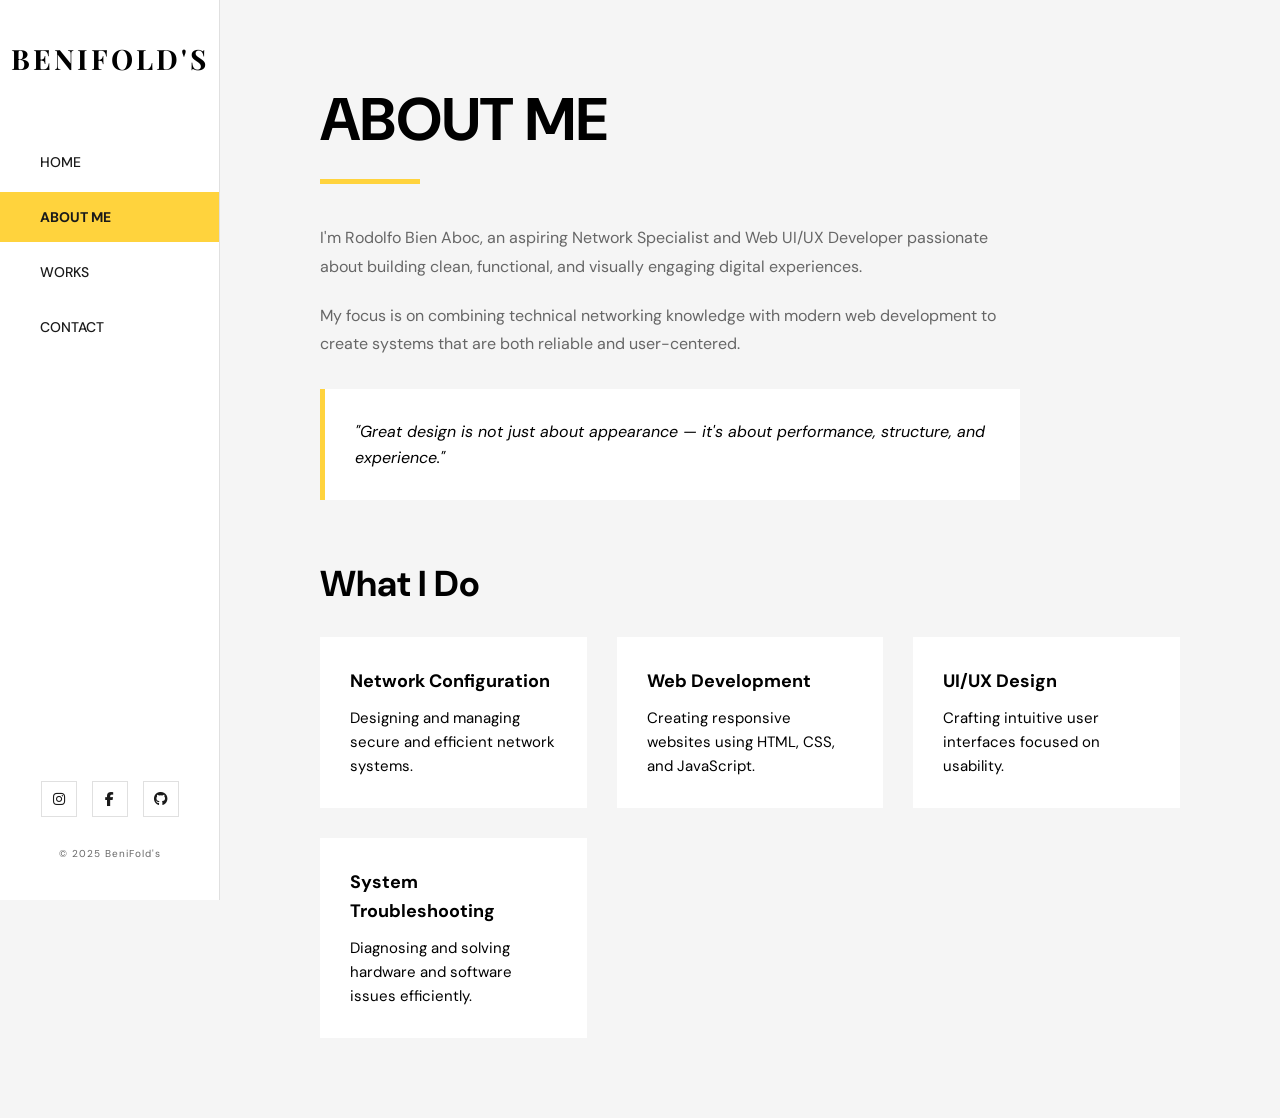
==== About.html @ 424a0c87 "Add files via upload" ====
<!DOCTYPE html>
<html lang="en">
<head>
<meta charset="UTF-8">
<meta name="viewport" content="width=device-width, initial-scale=1.0">
<title>About Me - Beni's Portfolio</title>
<link rel="stylesheet" href="https://cdnjs.cloudflare.com/ajax/libs/font-awesome/6.5.0/css/all.min.css">

<style>
@import url('https://fonts.googleapis.com/css2?family=DM+Sans:wght@400;500;700&family=Playfair+Display:wght@700;900&display=swap');

*{
    margin:0;
    padding:0;
    box-sizing:border-box;
}

:root{
    --primary-yellow:#FFD33D;
    --dark:#1a1a1a;
    --light-gray:#f5f5f5;
    --text-gray:#666;
    --border:#e0e0e0;
}

body{
    font-family:'DM Sans',sans-serif;
    background:var(--light-gray);
}

/* Layout */
.container{
    display:flex;
    min-height:100vh;
}

/* Sidebar */
.sidebar{
    width:220px;
    background:white;
    padding:40px 0;
    position:fixed;
    height:100vh;
    border-right:1px solid var(--border);
    display:flex;
    flex-direction:column;
}

.logo{
    font-family:'Playfair Display',serif;
    font-size:28px;
    font-weight:700;
    letter-spacing:3px;
    text-align:center;
    margin-bottom:60px;
    text-transform:uppercase;
}

.nav-menu{
    list-style:none;
    flex:1;
}

.nav-item{
    margin-bottom:5px;
}

.nav-item a{
    display:block;
    padding:16px 40px;
    text-decoration:none;
    color:var(--dark);
    font-size:14px;
    font-weight:500;
    text-transform:uppercase;
    transition:0.3s;
}

.nav-item.active a{
    background:var(--primary-yellow);
    font-weight:700;
}

.nav-item a:hover{
    background:rgba(255,211,61,0.3);
    padding-left:45px;
}

.social-links {
    display: flex;
    justify-content: center;
    gap: 15px;
    margin-top: auto;
    padding: 30px 0;
}

.social-links a {
    width: 36px;
    height: 36px;
    border: 1px solid var(--border);
    display: flex;
    align-items: center;
    justify-content: center;
    text-decoration: none;
    color: var(--dark);
    transition: all 0.3s ease;
    font-size: 14px;
}

.social-links a:hover {
    background: var(--primary-yellow);
    border-color: var(--primary-yellow);
    transform: translateY(-3px);
}

.copyright {
    text-align: center;
    font-size: 10px;
    color: var(--text-gray);
    letter-spacing: 1px;
}

/* Main */
.main-content{
    margin-left:220px;
    flex:1;
    padding:80px 100px;
    transition:0.3s ease;
}

.about-title{
    font-size:60px;
    font-weight:700;
    margin-bottom:20px;
}

.title-divider{
    width:100px;
    height:5px;
    background:var(--primary-yellow);
    margin-bottom:40px;
}

.about-text{
    max-width:700px;
    margin-bottom:60px;
}

.about-text p{
    margin-bottom:20px;
    line-height:1.8;
    color:var(--text-gray);
    font-size:16px;
}

.highlight-box{
    background:white;
    padding:30px;
    border-left:5px solid var(--primary-yellow);
    margin-top:30px;
    font-style:italic;
    font-size:16px;
    line-height:1.6;
}

/* Skills */
#skills h2{
    font-size:36px;
    margin-bottom:30px;
    font-weight:700;
}

.skills-grid{
    display:grid;
    grid-template-columns:repeat(auto-fit,minmax(250px,1fr));
    gap:30px;
}

.skill-card{
    background:white;
    padding:30px;
    transition:0.3s;
    font-size:15px;
    line-height:1.6;
}

.skill-card:hover{
    transform:translateY(-5px);
    box-shadow:0 10px 20px rgba(0,0,0,0.1);
}

.skill-name{
    font-weight:700;
    margin-bottom:10px;
    font-size:18px;
}

/* ================= TABLET (768px) ================= */

@media(max-width:768px){

    .container{
        flex-direction:column;
    }

    .sidebar{
        width:100%;
        height:auto;
        position:relative;
        padding:25px 0;
        border-right:none;
        border-bottom:1px solid var(--border);
    }

    .logo{
        font-size:24px;
        margin-bottom:25px;
        letter-spacing:2px;
    }

    .nav-menu{
        display:flex;
        justify-content:center;
        flex-wrap:wrap;
        gap:5px;
    }

    .nav-item{
        margin:0;
    }

    .nav-item a{
        padding:12px 20px;
        font-size:13px;
    }

    .nav-item a:hover{
        padding-left:20px;
    }

    .social-links{
        padding:20px 0 15px;
        gap:12px;
    }

    .social-links a{
        width:34px;
        height:34px;
        font-size:13px;
    }

    .copyright{
        font-size:9px;
    }

    .main-content{
        margin-left:0;
        padding:50px 40px;
    }

    .about-title{
        font-size:48px;
    }

    .title-divider{
        width:80px;
        height:4px;
        margin-bottom:30px;
    }

    .about-text{
        max-width:100%;
        margin-bottom:50px;
    }

    .about-text p{
        font-size:15px;
        line-height:1.7;
    }

    .highlight-box{
        padding:25px;
        font-size:15px;
        margin-top:25px;
    }

    #skills h2{
        font-size:32px;
        margin-bottom:25px;
    }

    .skills-grid{
        grid-template-columns:repeat(auto-fit,minmax(220px,1fr));
        gap:25px;
    }

    .skill-card{
        padding:25px;
    }

    .skill-name{
        font-size:17px;
    }
}

/* ================= MOBILE (480px) ================= */

@media(max-width:480px){

    .sidebar{
        padding:20px 0;
    }

    .logo{
        font-size:20px;
        margin-bottom:20px;
        letter-spacing:1.5px;
    }

    .nav-menu{
        gap:3px;
    }

    .nav-item a{
        padding:10px 15px;
        font-size:11px;
        letter-spacing:0.5px;
    }

    .social-links{
        padding:15px 0 12px;
        gap:10px;
    }

    .social-links a{
        width:32px;
        height:32px;
        font-size:12px;
    }

    .copyright{
        font-size:8px;
        padding:0 10px;
    }

    .main-content{
        padding:35px 20px;
    }

    .about-title{
        font-size:36px;
        margin-bottom:15px;
    }

    .title-divider{
        width:60px;
        height:4px;
        margin-bottom:25px;
    }

    .about-text{
        margin-bottom:40px;
    }

    .about-text p{
        font-size:14px;
        line-height:1.6;
        margin-bottom:15px;
    }

    .highlight-box{
        padding:20px;
        font-size:14px;
        margin-top:20px;
        border-left-width:4px;
    }

    #skills h2{
        font-size:28px;
        margin-bottom:20px;
    }

    .skills-grid{
        grid-template-columns:1fr;
        gap:20px;
    }

    .skill-card{
        padding:20px;
        font-size:14px;
    }

    .skill-name{
        font-size:16px;
        margin-bottom:8px;
    }
}

/* ================= EXTRA SMALL PHONES (360px and below) ================= */

@media(max-width:360px){

    .logo{
        font-size:18px;
    }

    .nav-item a{
        padding:8px 12px;
        font-size:10px;
    }

    .main-content{
        padding:30px 15px;
    }

    .about-title{
        font-size:32px;
    }

    .title-divider{
        width:50px;
    }

    .about-text p{
        font-size:13px;
    }

    .highlight-box{
        padding:18px;
        font-size:13px;
    }

    #skills h2{
        font-size:24px;
    }

    .skill-card{
        padding:18px;
    }
}
</style>
</head>

<body>

<div class="container">

<!-- Sidebar -->
<aside class="sidebar">
    <div class="logo">BeniFold's</div>

    <ul class="nav-menu">
        <li class="nav-item">
            <a href="index.html">Home</a>
        </li>
        <li class="nav-item active">
            <a href="about.html">About Me</a>
        </li>
        <li class="nav-item">
            <a href="works.html">Works</a>
        </li>
        <li class="nav-item">
            <a href="contact.html">Contact</a>
        </li>
    </ul>

    <div class="social-links">
        <a href="https://instagram.com/yourusername" 
           target="_blank" 
           rel="noopener noreferrer" 
           aria-label="Instagram">
            <i class="fab fa-instagram"></i>
        </a>

        <a href="https://www.facebook.com/rodolfo.aboc/" 
           target="_blank" 
           rel="noopener noreferrer" 
           aria-label="Facebook">
            <i class="fab fa-facebook-f"></i>
        </a>

        <a href="https://github.com/rienicluss" 
           target="_blank" 
           rel="noopener noreferrer" 
           aria-label="GitHub">
            <i class="fab fa-github"></i>
        </a>
    </div>
    
    <div class="copyright">
        © 2025 BeniFold's
    </div>
</aside>

<!-- Main Content -->
<main class="main-content">

    <h1 class="about-title">ABOUT ME</h1>
    <div class="title-divider"></div>

    <div class="about-text">
        <p>
            I'm Rodolfo Bien Aboc, an aspiring Network Specialist and Web UI/UX Developer passionate about building clean, functional, and visually engaging digital experiences.
        </p>

        <p>
            My focus is on combining technical networking knowledge with modern web development to create systems that are both reliable and user-centered.
        </p>

        <div class="highlight-box">
            "Great design is not just about appearance — it's about performance, structure, and experience."
        </div>
    </div>

    <section id="skills">
        <h2>What I Do</h2>

        <div class="skills-grid">
            <div class="skill-card">
                <div class="skill-name">Network Configuration</div>
                Designing and managing secure and efficient network systems.
            </div>

            <div class="skill-card">
                <div class="skill-name">Web Development</div>
                Creating responsive websites using HTML, CSS, and JavaScript.
            </div>

            <div class="skill-card">
                <div class="skill-name">UI/UX Design</div>
                Crafting intuitive user interfaces focused on usability.
            </div>

            <div class="skill-card">
                <div class="skill-name">System Troubleshooting</div>
                Diagnosing and solving hardware and software issues efficiently.
            </div>
        </div>
    </section>

</main>
</div>

<script>
// Allow real page navigation
document.querySelectorAll('.nav-item a').forEach(link=>{
    link.addEventListener('click',function(e){
        const href=this.getAttribute('href');

        if(href.startsWith("#")){
            e.preventDefault();

            document.querySelectorAll('.nav-item')
            .forEach(item=>item.classList.remove('active'));

            this.parentElement.classList.add('active');

            document.querySelector('.main-content')
            .style.opacity='0';

            setTimeout(()=>{
                document.querySelector('.main-content')
                .style.opacity='1';
            },300);
        }
    });
});
</script>

</body>
</html>
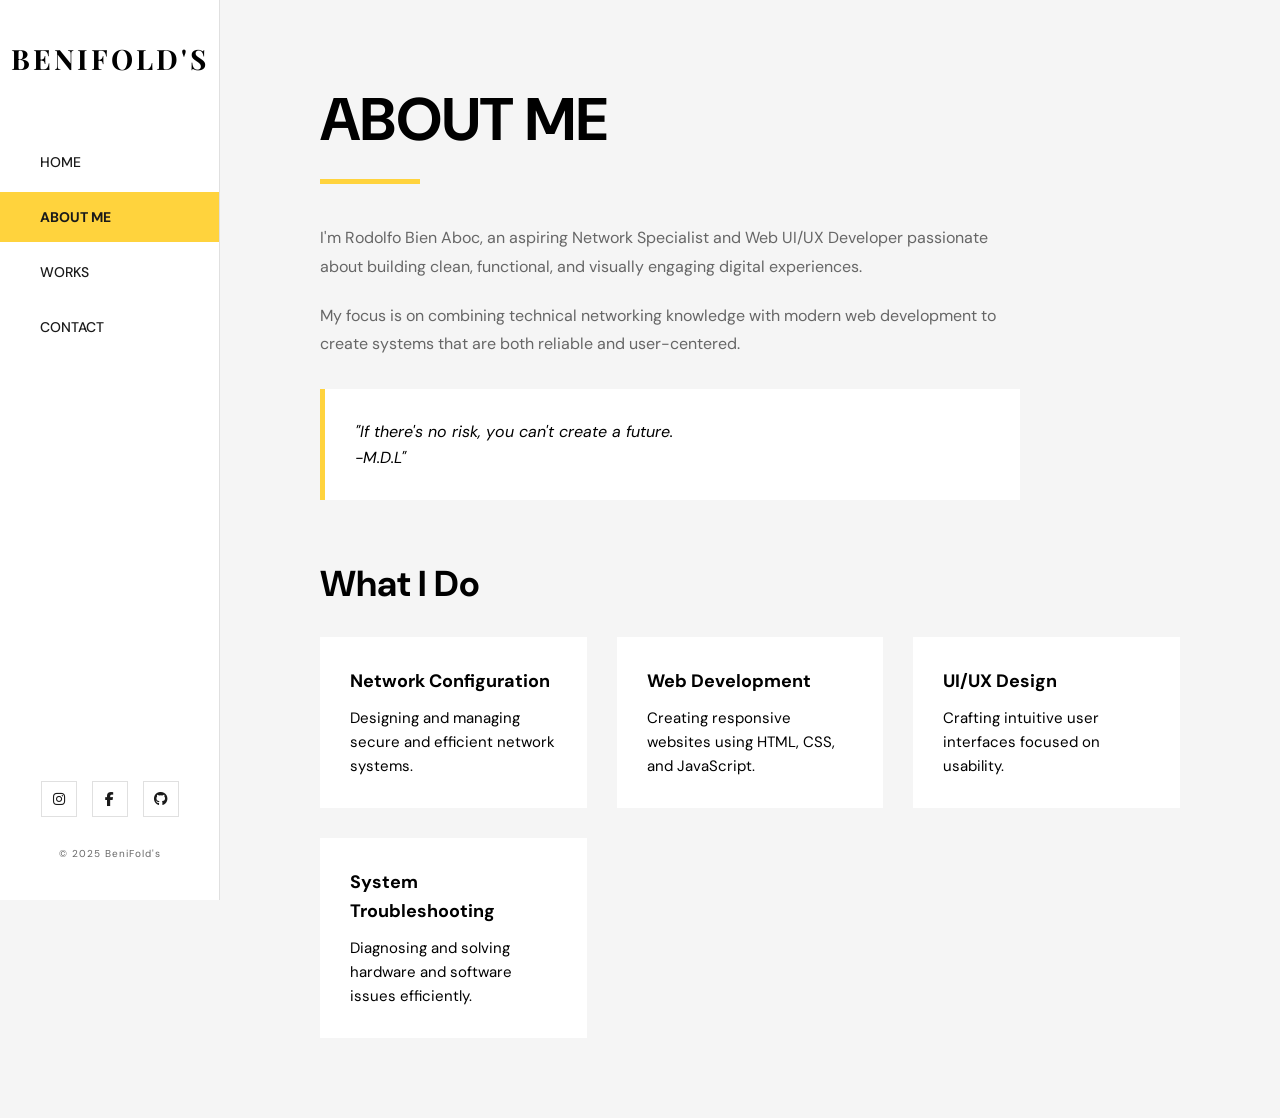
==== commit 55ad39e0: "Update quote in About.html" ====
--- a/About.html
+++ b/About.html
@@ -508,7 +508,7 @@
         </p>
 
         <div class="highlight-box">
-            "Great design is not just about appearance — it's about performance, structure, and experience."
+            "If there's no risk, you can't create a future.<br>-M.D.L"
         </div>
     </div>
 
@@ -568,4 +568,4 @@
 </script>
 
 </body>
-</html>+</html>
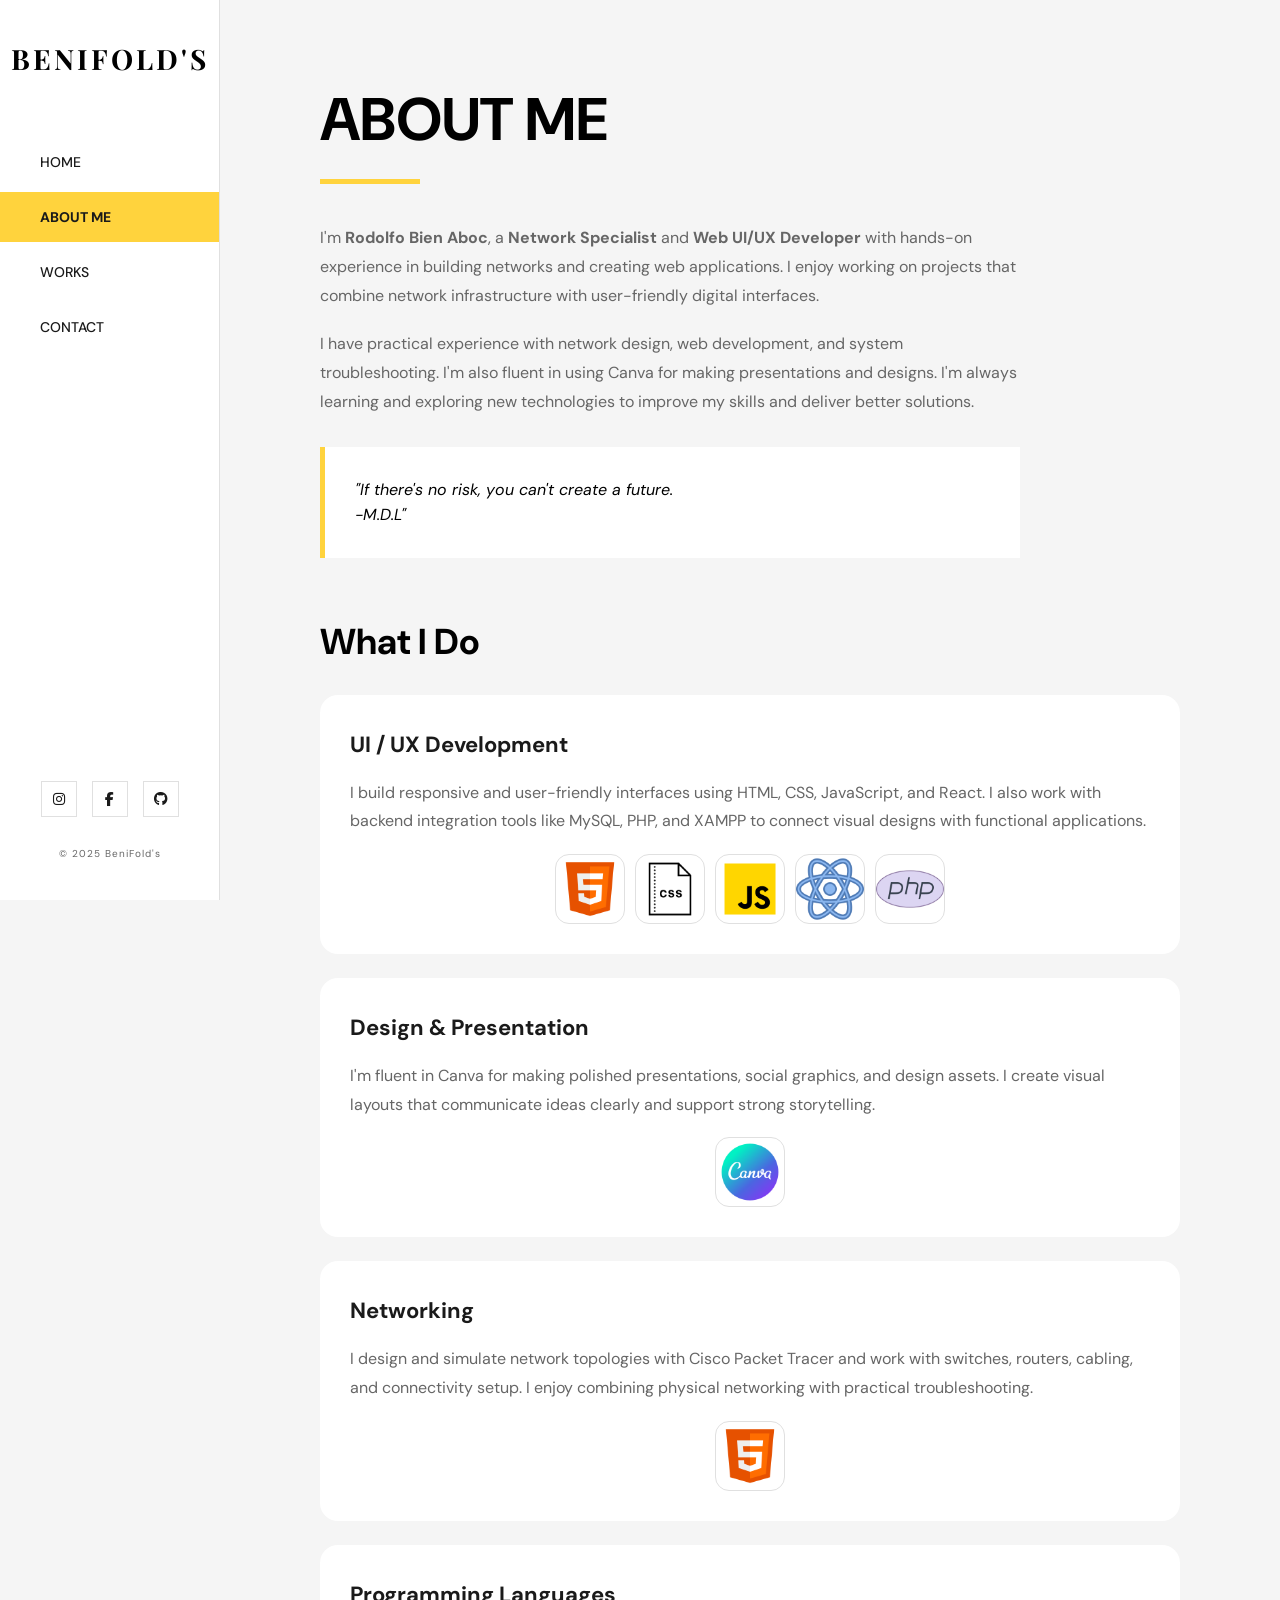
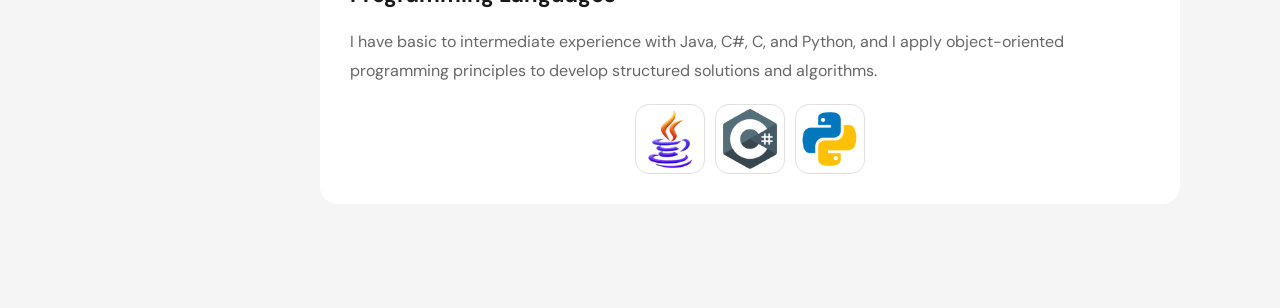
==== commit 03f88aaf: "comit changes" ====
--- a/About.html
+++ b/About.html
@@ -3,7 +3,8 @@
 <head>
 <meta charset="UTF-8">
 <meta name="viewport" content="width=device-width, initial-scale=1.0">
-<title>About Me - Beni's Portfolio</title>
+<title>Beni's Portfolio</title>
+<link rel="icon" href="myLogo.png" type="image/jpeg">
 <link rel="stylesheet" href="https://cdnjs.cloudflare.com/ajax/libs/font-awesome/6.5.0/css/all.min.css">
 
 <style>
@@ -25,16 +26,44 @@
 
 body{
     font-family:'DM Sans',sans-serif;
-    background:var(--light-gray);
-}
+    background:var(--light-gray);    opacity:0;
+    transition:opacity 0.7s ease;
+}
+
+body.ready {
+    opacity:1;}
 
 /* Layout */
 .container{
     display:flex;
     min-height:100vh;
-}
-
-/* Sidebar */
+    opacity:0;
+    transform: translateY(18px);
+    animation: fadeInUp 0.9s ease 0.15s forwards;
+}
+
+@keyframes fadeInUp {
+    from {
+        opacity: 0;
+        transform: translateY(30px);
+    }
+    to {
+        opacity: 1;
+        transform: translateY(0);
+    }
+}
+
+@keyframes fadeInRight {
+    from {
+        opacity: 0;
+        transform: translateX(30px);
+    }
+    to {
+        opacity: 1;
+        transform: translateX(0);
+    }
+}
+
 .sidebar{
     width:220px;
     background:white;
@@ -132,6 +161,9 @@
     font-size:60px;
     font-weight:700;
     margin-bottom:20px;
+    opacity:0;
+    transform: translateY(20px);
+    animation: fadeInUp 0.8s ease 0.2s forwards;
 }
 
 .title-divider{
@@ -144,6 +176,9 @@
 .about-text{
     max-width:700px;
     margin-bottom:60px;
+    opacity:0;
+    transform: translateY(20px);
+    animation: fadeInUp 0.8s ease 0.3s forwards;
 }
 
 .about-text p{
@@ -171,28 +206,156 @@
 }
 
 .skills-grid{
-    display:grid;
-    grid-template-columns:repeat(auto-fit,minmax(250px,1fr));
+    display:block;
     gap:30px;
 }
 
-.skill-card{
+.skill-info{
     background:white;
     padding:30px;
+    border-radius:18px;
+    margin-bottom:24px;
+    line-height:1.8;
+    opacity:0;
+    transform: translateY(24px);
+    animation: fadeInUp 0.8s ease forwards;
+}
+
+.skills-grid .skill-info:nth-child(1){
+    animation-delay: 0.25s;
+}
+
+.skills-grid .skill-info:nth-child(2){
+    animation-delay: 0.35s;
+}
+
+.skills-grid .skill-info:nth-child(3){
+    animation-delay: 0.45s;
+}
+
+.skills-grid .skill-info:nth-child(4){
+    animation-delay: 0.55s;
+}
+
+.skill-info h3{
+    font-size:22px;
+    margin-bottom:14px;
+    font-weight:700;
+    color:var(--dark);
+}
+
+.skill-info p{
+    margin:0;
+    color:var(--text-gray);
+    font-size:16px;
+}
+
+.skill-info ul{
+    margin:14px 0 0;
+    padding-left:18px;
+    color:#444;
+}
+
+.skill-info li{
+    margin-bottom:10px;
+}
+
+.icon-bar{
+    display:flex;
+    flex-wrap:wrap;
+    gap:10px;
+    margin-top:18px;
+    justify-content:center;
+}
+
+.icon-item{
+    display:flex;
+    align-items:center;
+    justify-content:center;
+    width:70px;
+    height:70px;
+    border-radius:14px;
+    background:white;
+    border:1px solid var(--border);
+    overflow:hidden;
     transition:0.3s;
-    font-size:15px;
-    line-height:1.6;
-}
-
-.skill-card:hover{
-    transform:translateY(-5px);
-    box-shadow:0 10px 20px rgba(0,0,0,0.1);
-}
-
-.skill-name{
-    font-weight:700;
-    margin-bottom:10px;
-    font-size:18px;
+}
+
+.icon-item:hover{
+    transform:scale(1.05);
+}
+
+.icon-item img{
+    width:100%;
+    height:100%;
+    object-fit:contain;
+}
+
+.icon-item i{
+    line-height:1;
+}
+
+/* HTML */
+.html-logo{
+    background:#E34C26;
+}
+
+/* CSS */
+.css-logo{
+    background:#563D7C;
+}
+
+/* JavaScript */
+.js-logo{
+    background:#F7DF1E;
+    color:#000;
+}
+
+/* React */
+.react-logo{
+    background:#61DAFB;
+    color:#000;
+}
+
+/* MySQL */
+.mysql-logo{
+    background:#00758F;
+}
+
+/* PHP */
+.php-logo{
+    background:#777BB4;
+}
+
+/* Java */
+.java-logo{
+    background:#007396;
+}
+
+/* C# */
+.csharp-logo{
+    background:#239120;
+}
+
+/* Python */
+.python-logo{
+    background:linear-gradient(135deg, #3776AB 0%, #FFD43B 100%);
+    color:#000;
+}
+
+/* Database */
+.database-logo{
+    background:#336791;
+}
+
+/* Cisco */
+.cisco-logo{
+    background:#1BA0D7;
+}
+
+/* Networking */
+.network-logo{
+    background:#FF6B35;
 }
 
 /* ================= TABLET (768px) ================= */
@@ -500,11 +663,11 @@
 
     <div class="about-text">
         <p>
-            I'm Rodolfo Bien Aboc, an aspiring Network Specialist and Web UI/UX Developer passionate about building clean, functional, and visually engaging digital experiences.
+            I'm <strong>Rodolfo Bien Aboc</strong>, a <strong>Network Specialist</strong> and <strong>Web UI/UX Developer</strong> with hands-on experience in building networks and creating web applications. I enjoy working on projects that combine network infrastructure with user-friendly digital interfaces.
         </p>
 
         <p>
-            My focus is on combining technical networking knowledge with modern web development to create systems that are both reliable and user-centered.
+            I have practical experience with network design, web development, and system troubleshooting. I'm also fluent in using Canva for making presentations and designs. I'm always learning and exploring new technologies to improve my skills and deliver better solutions.
         </p>
 
         <div class="highlight-box">
@@ -516,24 +679,42 @@
         <h2>What I Do</h2>
 
         <div class="skills-grid">
-            <div class="skill-card">
-                <div class="skill-name">Network Configuration</div>
-                Designing and managing secure and efficient network systems.
+            <div class="skill-info">
+                <h3>UI / UX Development</h3>
+                <p>I build responsive and user-friendly interfaces using HTML, CSS, JavaScript, and React. I also work with backend integration tools like MySQL, PHP, and XAMPP to connect visual designs with functional applications.</p>
+                <div class="icon-bar">
+                    <span class="icon-item"><img src="Icons/icons8-html-5-100.png" alt="HTML"></span>
+                    <span class="icon-item"><img src="Icons/icons8-css-filetype-100.png" alt="CSS"></span>
+                    <span class="icon-item"><img src="Icons/icons8-javascript-100.png" alt="JavaScript"></span>
+                    <span class="icon-item"><img src="Icons/icons8-react-100.png" alt="React"></span>
+                    <span class="icon-item"><img src="Icons/icons8-php-logo-100.png" alt="PHP"></span>
+                </div>
             </div>
 
-            <div class="skill-card">
-                <div class="skill-name">Web Development</div>
-                Creating responsive websites using HTML, CSS, and JavaScript.
+            <div class="skill-info">
+                <h3>Design & Presentation</h3>
+                <p>I'm fluent in Canva for making polished presentations, social graphics, and design assets. I create visual layouts that communicate ideas clearly and support strong storytelling.</p>
+                <div class="icon-bar">
+                    <span class="icon-item"><img src="Icons/icons8-canva-100.png" alt="Canva"></span>
+                </div>
             </div>
 
-            <div class="skill-card">
-                <div class="skill-name">UI/UX Design</div>
-                Crafting intuitive user interfaces focused on usability.
+            <div class="skill-info">
+                <h3>Networking</h3>
+                <p>I design and simulate network topologies with Cisco Packet Tracer and work with switches, routers, cabling, and connectivity setup. I enjoy combining physical networking with practical troubleshooting.</p>
+                <div class="icon-bar">
+                    <span class="icon-item"><img src="Icons/icons8-html-5-100.png" alt="Networks"></span>
+                </div>
             </div>
 
-            <div class="skill-card">
-                <div class="skill-name">System Troubleshooting</div>
-                Diagnosing and solving hardware and software issues efficiently.
+            <div class="skill-info">
+                <h3>Programming Languages</h3>
+                <p>I have basic to intermediate experience with Java, C#, C, and Python, and I apply object-oriented programming principles to develop structured solutions and algorithms.</p>
+                <div class="icon-bar">
+                    <span class="icon-item"><img src="Icons/icons8-java-100.png" alt="Java"></span>
+                    <span class="icon-item"><img src="Icons/icons8-c-sharp-logo-100.png" alt="C#"></span>
+                    <span class="icon-item"><img src="Icons/icons8-python-100.png" alt="Python"></span>
+                </div>
             </div>
         </div>
     </section>
@@ -542,6 +723,7 @@
 </div>
 
 <script>
+window.addEventListener('DOMContentLoaded', () => document.body.classList.add('ready'));
 // Allow real page navigation
 document.querySelectorAll('.nav-item a').forEach(link=>{
     link.addEventListener('click',function(e){
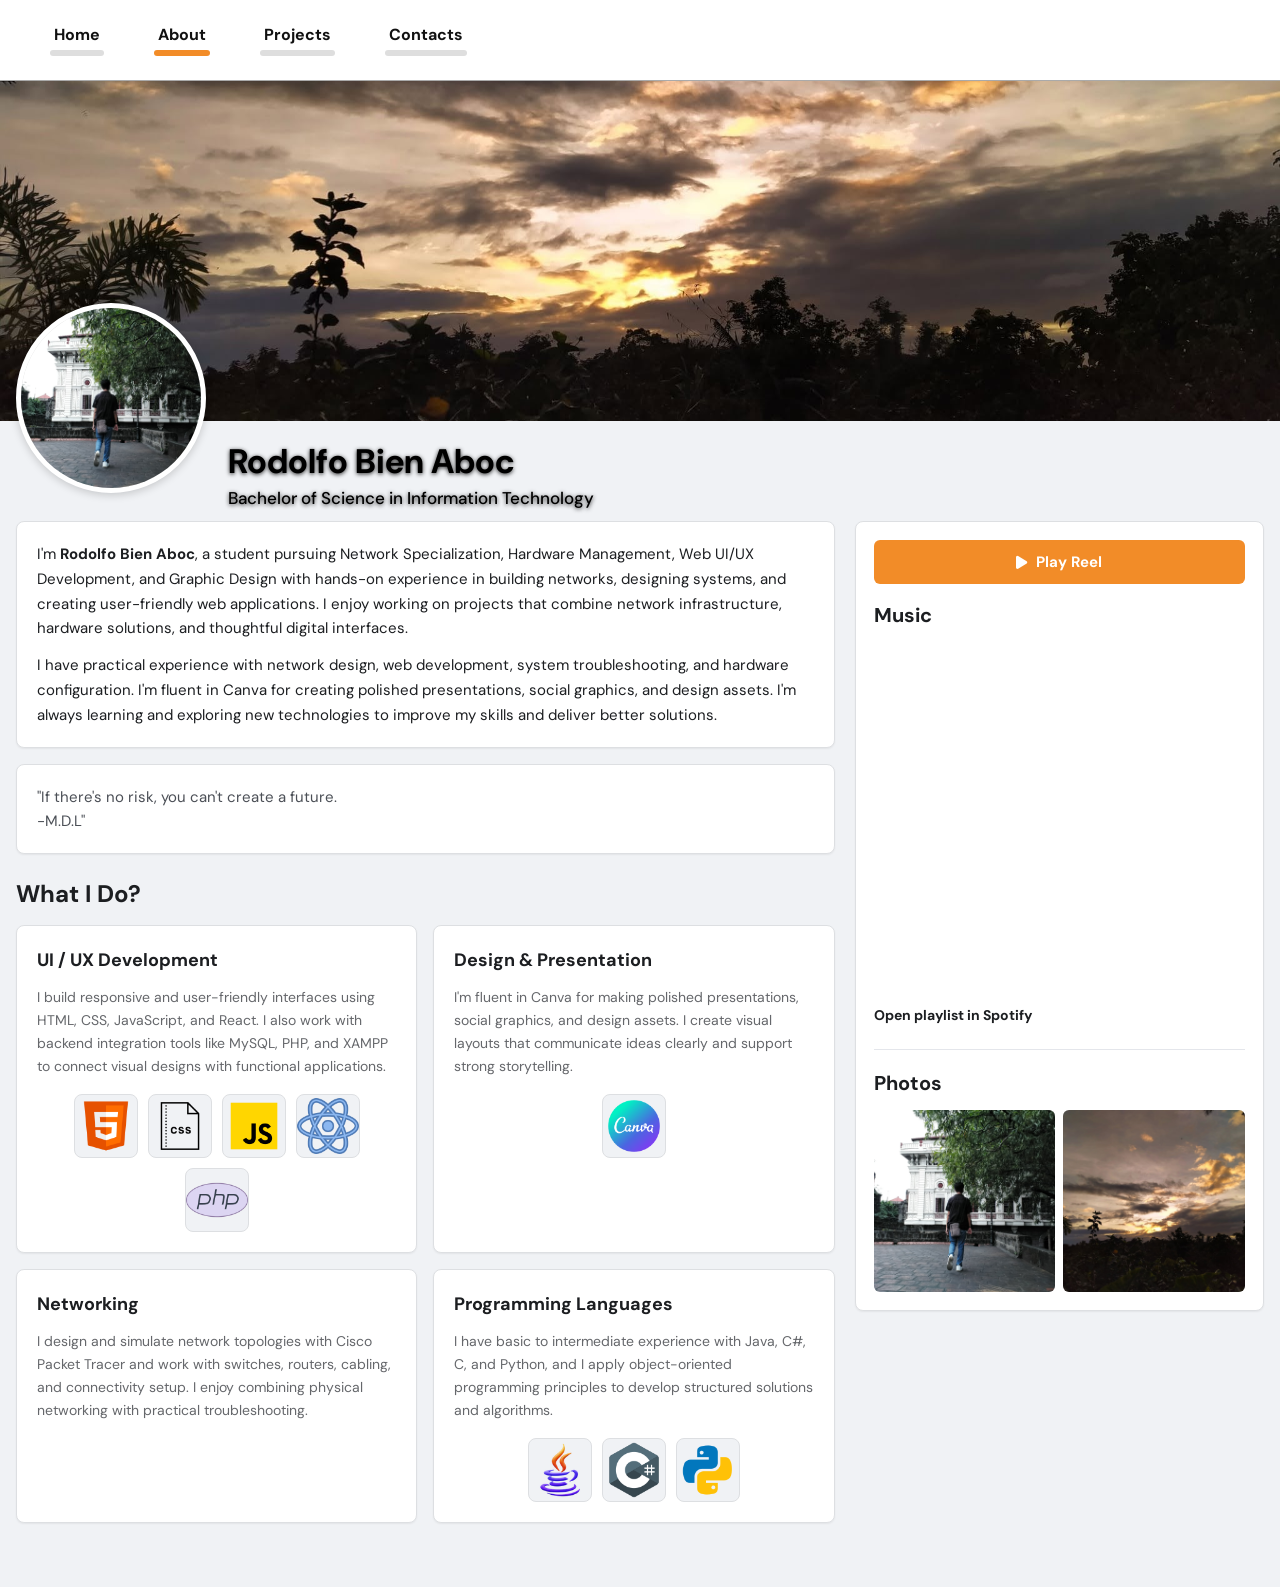
==== commit 3d60e9b5: "eme" ====
--- a/About.html
+++ b/About.html
@@ -6,748 +6,180 @@
 <title>Beni's Portfolio</title>
 <link rel="icon" href="myLogo.png" type="image/jpeg">
 <link rel="stylesheet" href="https://cdnjs.cloudflare.com/ajax/libs/font-awesome/6.5.0/css/all.min.css">
+<link rel="stylesheet" href="css/about.css">
+</head>
+<body>
+<div class="container">
+    <aside class="sidebar">
+        <ul class="nav-menu" aria-label="Main navigation">
+            <li class="nav-item"><a href="index.html">Home</a></li>
+            <li class="nav-item active"><a href="about.html" aria-current="page">About</a></li>
+            <li class="nav-item"><a href="works.html">Projects</a></li>
+            <li class="nav-item"><a href="contact.html">Contacts</a></li>
+        </ul>
+    </aside>
 
-<style>
-@import url('https://fonts.googleapis.com/css2?family=DM+Sans:wght@400;500;700&family=Playfair+Display:wght@700;900&display=swap');
-
-*{
-    margin:0;
-    padding:0;
-    box-sizing:border-box;
-}
-
-:root{
-    --primary-yellow:#FFD33D;
-    --dark:#1a1a1a;
-    --light-gray:#f5f5f5;
-    --text-gray:#666;
-    --border:#e0e0e0;
-}
-
-body{
-    font-family:'DM Sans',sans-serif;
-    background:var(--light-gray);    opacity:0;
-    transition:opacity 0.7s ease;
-}
-
-body.ready {
-    opacity:1;}
-
-/* Layout */
-.container{
-    display:flex;
-    min-height:100vh;
-    opacity:0;
-    transform: translateY(18px);
-    animation: fadeInUp 0.9s ease 0.15s forwards;
-}
-
-@keyframes fadeInUp {
-    from {
-        opacity: 0;
-        transform: translateY(30px);
-    }
-    to {
-        opacity: 1;
-        transform: translateY(0);
-    }
-}
-
-@keyframes fadeInRight {
-    from {
-        opacity: 0;
-        transform: translateX(30px);
-    }
-    to {
-        opacity: 1;
-        transform: translateX(0);
-    }
-}
-
-.sidebar{
-    width:220px;
-    background:white;
-    padding:40px 0;
-    position:fixed;
-    height:100vh;
-    border-right:1px solid var(--border);
-    display:flex;
-    flex-direction:column;
-}
-
-.logo{
-    font-family:'Playfair Display',serif;
-    font-size:28px;
-    font-weight:700;
-    letter-spacing:3px;
-    text-align:center;
-    margin-bottom:60px;
-    text-transform:uppercase;
-}
-
-.nav-menu{
-    list-style:none;
-    flex:1;
-}
-
-.nav-item{
-    margin-bottom:5px;
-}
-
-.nav-item a{
-    display:block;
-    padding:16px 40px;
-    text-decoration:none;
-    color:var(--dark);
-    font-size:14px;
-    font-weight:500;
-    text-transform:uppercase;
-    transition:0.3s;
-}
-
-.nav-item.active a{
-    background:var(--primary-yellow);
-    font-weight:700;
-}
-
-.nav-item a:hover{
-    background:rgba(255,211,61,0.3);
-    padding-left:45px;
-}
-
-.social-links {
-    display: flex;
-    justify-content: center;
-    gap: 15px;
-    margin-top: auto;
-    padding: 30px 0;
-}
-
-.social-links a {
-    width: 36px;
-    height: 36px;
-    border: 1px solid var(--border);
-    display: flex;
-    align-items: center;
-    justify-content: center;
-    text-decoration: none;
-    color: var(--dark);
-    transition: all 0.3s ease;
-    font-size: 14px;
-}
-
-.social-links a:hover {
-    background: var(--primary-yellow);
-    border-color: var(--primary-yellow);
-    transform: translateY(-3px);
-}
-
-.copyright {
-    text-align: center;
-    font-size: 10px;
-    color: var(--text-gray);
-    letter-spacing: 1px;
-}
-
-/* Main */
-.main-content{
-    margin-left:220px;
-    flex:1;
-    padding:80px 100px;
-    transition:0.3s ease;
-}
-
-.about-title{
-    font-size:60px;
-    font-weight:700;
-    margin-bottom:20px;
-    opacity:0;
-    transform: translateY(20px);
-    animation: fadeInUp 0.8s ease 0.2s forwards;
-}
-
-.title-divider{
-    width:100px;
-    height:5px;
-    background:var(--primary-yellow);
-    margin-bottom:40px;
-}
-
-.about-text{
-    max-width:700px;
-    margin-bottom:60px;
-    opacity:0;
-    transform: translateY(20px);
-    animation: fadeInUp 0.8s ease 0.3s forwards;
-}
-
-.about-text p{
-    margin-bottom:20px;
-    line-height:1.8;
-    color:var(--text-gray);
-    font-size:16px;
-}
-
-.highlight-box{
-    background:white;
-    padding:30px;
-    border-left:5px solid var(--primary-yellow);
-    margin-top:30px;
-    font-style:italic;
-    font-size:16px;
-    line-height:1.6;
-}
-
-/* Skills */
-#skills h2{
-    font-size:36px;
-    margin-bottom:30px;
-    font-weight:700;
-}
-
-.skills-grid{
-    display:block;
-    gap:30px;
-}
-
-.skill-info{
-    background:white;
-    padding:30px;
-    border-radius:18px;
-    margin-bottom:24px;
-    line-height:1.8;
-    opacity:0;
-    transform: translateY(24px);
-    animation: fadeInUp 0.8s ease forwards;
-}
-
-.skills-grid .skill-info:nth-child(1){
-    animation-delay: 0.25s;
-}
-
-.skills-grid .skill-info:nth-child(2){
-    animation-delay: 0.35s;
-}
-
-.skills-grid .skill-info:nth-child(3){
-    animation-delay: 0.45s;
-}
-
-.skills-grid .skill-info:nth-child(4){
-    animation-delay: 0.55s;
-}
-
-.skill-info h3{
-    font-size:22px;
-    margin-bottom:14px;
-    font-weight:700;
-    color:var(--dark);
-}
-
-.skill-info p{
-    margin:0;
-    color:var(--text-gray);
-    font-size:16px;
-}
-
-.skill-info ul{
-    margin:14px 0 0;
-    padding-left:18px;
-    color:#444;
-}
-
-.skill-info li{
-    margin-bottom:10px;
-}
-
-.icon-bar{
-    display:flex;
-    flex-wrap:wrap;
-    gap:10px;
-    margin-top:18px;
-    justify-content:center;
-}
-
-.icon-item{
-    display:flex;
-    align-items:center;
-    justify-content:center;
-    width:70px;
-    height:70px;
-    border-radius:14px;
-    background:white;
-    border:1px solid var(--border);
-    overflow:hidden;
-    transition:0.3s;
-}
-
-.icon-item:hover{
-    transform:scale(1.05);
-}
-
-.icon-item img{
-    width:100%;
-    height:100%;
-    object-fit:contain;
-}
-
-.icon-item i{
-    line-height:1;
-}
-
-/* HTML */
-.html-logo{
-    background:#E34C26;
-}
-
-/* CSS */
-.css-logo{
-    background:#563D7C;
-}
-
-/* JavaScript */
-.js-logo{
-    background:#F7DF1E;
-    color:#000;
-}
-
-/* React */
-.react-logo{
-    background:#61DAFB;
-    color:#000;
-}
-
-/* MySQL */
-.mysql-logo{
-    background:#00758F;
-}
-
-/* PHP */
-.php-logo{
-    background:#777BB4;
-}
-
-/* Java */
-.java-logo{
-    background:#007396;
-}
-
-/* C# */
-.csharp-logo{
-    background:#239120;
-}
-
-/* Python */
-.python-logo{
-    background:linear-gradient(135deg, #3776AB 0%, #FFD43B 100%);
-    color:#000;
-}
-
-/* Database */
-.database-logo{
-    background:#336791;
-}
-
-/* Cisco */
-.cisco-logo{
-    background:#1BA0D7;
-}
-
-/* Networking */
-.network-logo{
-    background:#FF6B35;
-}
-
-/* ================= TABLET (768px) ================= */
-
-@media(max-width:768px){
-
-    .container{
-        flex-direction:column;
-    }
-
-    .sidebar{
-        width:100%;
-        height:auto;
-        position:relative;
-        padding:25px 0;
-        border-right:none;
-        border-bottom:1px solid var(--border);
-    }
-
-    .logo{
-        font-size:24px;
-        margin-bottom:25px;
-        letter-spacing:2px;
-    }
-
-    .nav-menu{
-        display:flex;
-        justify-content:center;
-        flex-wrap:wrap;
-        gap:5px;
-    }
-
-    .nav-item{
-        margin:0;
-    }
-
-    .nav-item a{
-        padding:12px 20px;
-        font-size:13px;
-    }
-
-    .nav-item a:hover{
-        padding-left:20px;
-    }
-
-    .social-links{
-        padding:20px 0 15px;
-        gap:12px;
-    }
-
-    .social-links a{
-        width:34px;
-        height:34px;
-        font-size:13px;
-    }
-
-    .copyright{
-        font-size:9px;
-    }
-
-    .main-content{
-        margin-left:0;
-        padding:50px 40px;
-    }
-
-    .about-title{
-        font-size:48px;
-    }
-
-    .title-divider{
-        width:80px;
-        height:4px;
-        margin-bottom:30px;
-    }
-
-    .about-text{
-        max-width:100%;
-        margin-bottom:50px;
-    }
-
-    .about-text p{
-        font-size:15px;
-        line-height:1.7;
-    }
-
-    .highlight-box{
-        padding:25px;
-        font-size:15px;
-        margin-top:25px;
-    }
-
-    #skills h2{
-        font-size:32px;
-        margin-bottom:25px;
-    }
-
-    .skills-grid{
-        grid-template-columns:repeat(auto-fit,minmax(220px,1fr));
-        gap:25px;
-    }
-
-    .skill-card{
-        padding:25px;
-    }
-
-    .skill-name{
-        font-size:17px;
-    }
-}
-
-/* ================= MOBILE (480px) ================= */
-
-@media(max-width:480px){
-
-    .sidebar{
-        padding:20px 0;
-    }
-
-    .logo{
-        font-size:20px;
-        margin-bottom:20px;
-        letter-spacing:1.5px;
-    }
-
-    .nav-menu{
-        gap:3px;
-    }
-
-    .nav-item a{
-        padding:10px 15px;
-        font-size:11px;
-        letter-spacing:0.5px;
-    }
-
-    .social-links{
-        padding:15px 0 12px;
-        gap:10px;
-    }
-
-    .social-links a{
-        width:32px;
-        height:32px;
-        font-size:12px;
-    }
-
-    .copyright{
-        font-size:8px;
-        padding:0 10px;
-    }
-
-    .main-content{
-        padding:35px 20px;
-    }
-
-    .about-title{
-        font-size:36px;
-        margin-bottom:15px;
-    }
-
-    .title-divider{
-        width:60px;
-        height:4px;
-        margin-bottom:25px;
-    }
-
-    .about-text{
-        margin-bottom:40px;
-    }
-
-    .about-text p{
-        font-size:14px;
-        line-height:1.6;
-        margin-bottom:15px;
-    }
-
-    .highlight-box{
-        padding:20px;
-        font-size:14px;
-        margin-top:20px;
-        border-left-width:4px;
-    }
-
-    #skills h2{
-        font-size:28px;
-        margin-bottom:20px;
-    }
-
-    .skills-grid{
-        grid-template-columns:1fr;
-        gap:20px;
-    }
-
-    .skill-card{
-        padding:20px;
-        font-size:14px;
-    }
-
-    .skill-name{
-        font-size:16px;
-        margin-bottom:8px;
-    }
-}
-
-/* ================= EXTRA SMALL PHONES (360px and below) ================= */
-
-@media(max-width:360px){
-
-    .logo{
-        font-size:18px;
-    }
-
-    .nav-item a{
-        padding:8px 12px;
-        font-size:10px;
-    }
-
-    .main-content{
-        padding:30px 15px;
-    }
-
-    .about-title{
-        font-size:32px;
-    }
-
-    .title-divider{
-        width:50px;
-    }
-
-    .about-text p{
-        font-size:13px;
-    }
-
-    .highlight-box{
-        padding:18px;
-        font-size:13px;
-    }
-
-    #skills h2{
-        font-size:24px;
-    }
-
-    .skill-card{
-        padding:18px;
-    }
-}
-</style>
-</head>
-
-<body>
-
-<div class="container">
-
-<!-- Sidebar -->
-<aside class="sidebar">
-    <div class="logo">BeniFold's</div>
-
-    <ul class="nav-menu">
-        <li class="nav-item">
-            <a href="index.html">Home</a>
-        </li>
-        <li class="nav-item active">
-            <a href="about.html">About Me</a>
-        </li>
-        <li class="nav-item">
-            <a href="works.html">Works</a>
-        </li>
-        <li class="nav-item">
-            <a href="contact.html">Contact</a>
-        </li>
-    </ul>
-
-    <div class="social-links">
-        <a href="https://instagram.com/yourusername" 
-           target="_blank" 
-           rel="noopener noreferrer" 
-           aria-label="Instagram">
-            <i class="fab fa-instagram"></i>
-        </a>
-
-        <a href="https://www.facebook.com/rodolfo.aboc/" 
-           target="_blank" 
-           rel="noopener noreferrer" 
-           aria-label="Facebook">
-            <i class="fab fa-facebook-f"></i>
-        </a>
-
-        <a href="https://github.com/rienicluss" 
-           target="_blank" 
-           rel="noopener noreferrer" 
-           aria-label="GitHub">
-            <i class="fab fa-github"></i>
-        </a>
-    </div>
-    
-    <div class="copyright">
-        © 2025 BeniFold's
-    </div>
-</aside>
-
-<!-- Main Content -->
-<main class="main-content">
-
-    <h1 class="about-title">ABOUT ME</h1>
-    <div class="title-divider"></div>
-
-    <div class="about-text">
-        <p>
-            I'm <strong>Rodolfo Bien Aboc</strong>, a <strong>Network Specialist</strong> and <strong>Web UI/UX Developer</strong> with hands-on experience in building networks and creating web applications. I enjoy working on projects that combine network infrastructure with user-friendly digital interfaces.
-        </p>
-
-        <p>
-            I have practical experience with network design, web development, and system troubleshooting. I'm also fluent in using Canva for making presentations and designs. I'm always learning and exploring new technologies to improve my skills and deliver better solutions.
-        </p>
-
-        <div class="highlight-box">
-            "If there's no risk, you can't create a future.<br>-M.D.L"
-        </div>
-    </div>
-
-    <section id="skills">
-        <h2>What I Do</h2>
-
-        <div class="skills-grid">
-            <div class="skill-info">
-                <h3>UI / UX Development</h3>
-                <p>I build responsive and user-friendly interfaces using HTML, CSS, JavaScript, and React. I also work with backend integration tools like MySQL, PHP, and XAMPP to connect visual designs with functional applications.</p>
-                <div class="icon-bar">
-                    <span class="icon-item"><img src="Icons/icons8-html-5-100.png" alt="HTML"></span>
-                    <span class="icon-item"><img src="Icons/icons8-css-filetype-100.png" alt="CSS"></span>
-                    <span class="icon-item"><img src="Icons/icons8-javascript-100.png" alt="JavaScript"></span>
-                    <span class="icon-item"><img src="Icons/icons8-react-100.png" alt="React"></span>
-                    <span class="icon-item"><img src="Icons/icons8-php-logo-100.png" alt="PHP"></span>
+    <main class="main-content">
+        <header class="profile-banner">
+            <div class="profile-card">
+                <div class="profile-photo">
+                    <img src="pfp.jpeg" alt="Rodolfo Bien Aboc">
+                </div>
+                <div class="profile-heading">
+                    <h2>Rodolfo Bien Aboc</h2>
+                    <p>Bachelor of Science in Information Technology</p>
                 </div>
             </div>
+        </header>
 
-            <div class="skill-info">
-                <h3>Design & Presentation</h3>
-                <p>I'm fluent in Canva for making polished presentations, social graphics, and design assets. I create visual layouts that communicate ideas clearly and support strong storytelling.</p>
-                <div class="icon-bar">
-                    <span class="icon-item"><img src="Icons/icons8-canva-100.png" alt="Canva"></span>
+        <div class="about-layout">
+            <div class="about-main-column">
+                <div class="about-content">
+                    <div class="about-text">
+                        <p>
+                            I'm <strong>Rodolfo Bien Aboc</strong>, a student pursuing Network Specialization,
+                            Hardware Management, Web UI/UX Development, and Graphic Design with hands-on
+                            experience in building networks, designing systems, and creating user-friendly
+                            web applications. I enjoy working on projects that combine network infrastructure,
+                            hardware solutions, and thoughtful digital interfaces.
+                        </p>
+                        <p>
+                            I have practical experience with network design, web development, system
+                            troubleshooting, and hardware configuration. I'm fluent in Canva for creating
+                            polished presentations, social graphics, and design assets. I'm always learning
+                            and exploring new technologies to improve my skills and deliver better solutions.
+                        </p>
+                    </div>
+                    <div class="highlight-box">
+                        "If there's no risk, you can't create a future.<br>-M.D.L"
+                    </div>
                 </div>
+
+                <section id="skills">
+                    <h2>What I Do?</h2>
+                    <div class="skills-grid">
+                <div class="skill-info">
+                    <h3>UI / UX Development</h3>
+                    <p>I build responsive and user-friendly interfaces using HTML, CSS, JavaScript, and React. I also work with backend integration tools like MySQL, PHP, and XAMPP to connect visual designs with functional applications.</p>
+                    <div class="icon-bar">
+                        <span class="icon-item"><img src="Icons/icons8-html-5-100.png" alt="HTML"></span>
+                        <span class="icon-item"><img src="Icons/icons8-css-filetype-100.png" alt="CSS"></span>
+                        <span class="icon-item"><img src="Icons/icons8-javascript-100.png" alt="JavaScript"></span>
+                        <span class="icon-item"><img src="Icons/icons8-react-100.png" alt="React"></span>
+                        <span class="icon-item"><img src="Icons/icons8-php-logo-100.png" alt="PHP"></span>
+                    </div>
+                </div>
+
+                <div class="skill-info">
+                    <h3>Design &amp; Presentation</h3>
+                    <p>I'm fluent in Canva for making polished presentations, social graphics, and design assets. I create visual layouts that communicate ideas clearly and support strong storytelling.</p>
+                    <div class="icon-bar">
+                        <span class="icon-item"><img src="Icons/icons8-canva-100.png" alt="Canva"></span>
+                    </div>
+                </div>
+
+                <div class="skill-info">
+                    <h3>Networking</h3>
+                    <p>I design and simulate network topologies with Cisco Packet Tracer and work with switches, routers, cabling, and connectivity setup. I enjoy combining physical networking with practical troubleshooting.</p>
+                    <!--<div class="icon-bar">
+                        <span class="icon-item"><img src="Icons/icons8-html-5-100.png" alt="Networks"></span>
+                    </div> -->
+                </div>
+
+                <div class="skill-info">
+                    <h3>Programming Languages</h3>
+                    <p>I have basic to intermediate experience with Java, C#, C, and Python, and I apply object-oriented programming principles to develop structured solutions and algorithms.</p>
+                    <div class="icon-bar">
+                        <span class="icon-item"><img src="Icons/icons8-java-100.png" alt="Java"></span>
+                        <span class="icon-item"><img src="Icons/icons8-c-sharp-logo-100.png" alt="C#"></span>
+                        <span class="icon-item"><img src="Icons/icons8-python-100.png" alt="Python"></span>
+                    </div>
+                </div>
+                    </div>
+                </section>
             </div>
 
-            <div class="skill-info">
-                <h3>Networking</h3>
-                <p>I design and simulate network topologies with Cisco Packet Tracer and work with switches, routers, cabling, and connectivity setup. I enjoy combining physical networking with practical troubleshooting.</p>
-                <div class="icon-bar">
-                    <span class="icon-item"><img src="Icons/icons8-html-5-100.png" alt="Networks"></span>
-                </div>
-            </div>
+            <aside class="spotify-panel" aria-labelledby="spotify-title">
+                <button class="play-video-button" type="button" aria-haspopup="dialog" aria-controls="video-modal">
+                    <i class="fa-solid fa-play" aria-hidden="true"></i>
+                    Play Reel
+                </button>
+                <h2 id="spotify-title">Music</h2>
+                <iframe
+                    class="spotify-player"
+                    src="https://open.spotify.com/embed/playlist/7u4t4N9aqqfgyNPOmeiplp?utm_source=generator"
+                    title="Spotify playlist player"
+                    allow="autoplay; clipboard-write; encrypted-media; fullscreen; picture-in-picture"
+                    loading="lazy">
+                </iframe>
+                <a class="spotify-link" href="https://open.spotify.com/playlist/7u4t4N9aqqfgyNPOmeiplp" target="_blank" rel="noopener noreferrer">
+                    Open playlist in Spotify
+                </a>
 
-            <div class="skill-info">
-                <h3>Programming Languages</h3>
-                <p>I have basic to intermediate experience with Java, C#, C, and Python, and I apply object-oriented programming principles to develop structured solutions and algorithms.</p>
-                <div class="icon-bar">
-                    <span class="icon-item"><img src="Icons/icons8-java-100.png" alt="Java"></span>
-                    <span class="icon-item"><img src="Icons/icons8-c-sharp-logo-100.png" alt="C#"></span>
-                    <span class="icon-item"><img src="Icons/icons8-python-100.png" alt="Python"></span>
-                </div>
-            </div>
+                <section class="photos-section" aria-labelledby="photos-title">
+                    <h2 id="photos-title">Photos</h2>
+                    <div class="photo-grid">
+                        <a class="photo-tile" href="pfp.jpeg" target="_blank" rel="noopener noreferrer" aria-label="Open profile photo">
+                            <img src="pfp.jpeg" alt="Profile photo">
+                        </a>
+                        <a class="photo-tile" href="Banner.jpg" target="_blank" rel="noopener noreferrer" aria-label="Open sunset cover photo">
+                            <img src="Banner.jpg" alt="Sunset landscape">
+                        </a>
+                    </div>
+                </section>
+            </aside>
         </div>
-    </section>
-
-</main>
+    </main>
 </div>
 
+<dialog class="video-modal" id="video-modal" aria-label="Reel video player">
+    <div class="video-modal-content">
+        <button class="video-modal-close" type="button" aria-label="Close video">×</button>
+        <video class="modal-video" controls playsinline preload="metadata">
+            <source src="bidyo.mp4" type="video/mp4">
+            Your browser does not support HTML video.
+        </video>
+    </div>
+</dialog>
+
 <script>
-window.addEventListener('DOMContentLoaded', () => document.body.classList.add('ready'));
-// Allow real page navigation
-document.querySelectorAll('.nav-item a').forEach(link=>{
-    link.addEventListener('click',function(e){
-        const href=this.getAttribute('href');
+window.addEventListener('DOMContentLoaded', () => {
+    document.body.classList.add('ready');
 
-        if(href.startsWith("#")){
-            e.preventDefault();
+    const playButton = document.querySelector('.play-video-button');
+    const videoModal = document.querySelector('#video-modal');
+    const video = videoModal.querySelector('video');
+    const closeButton = videoModal.querySelector('.video-modal-close');
 
-            document.querySelectorAll('.nav-item')
-            .forEach(item=>item.classList.remove('active'));
+    playButton.addEventListener('click', () => {
+        videoModal.showModal();
+        video.play().then(() => {
+            if (!videoModal.open) {
+                video.pause();
+                video.currentTime = 0;
+            }
+        }).catch(error => {
+            if (error.name === 'AbortError' && !videoModal.open) return;
+            console.error('Unable to play the reel video:', error);
+        });
+    });
 
-            this.parentElement.classList.add('active');
-
-            document.querySelector('.main-content')
-            .style.opacity='0';
-
-            setTimeout(()=>{
-                document.querySelector('.main-content')
-                .style.opacity='1';
-            },300);
+    closeButton.addEventListener('click', () => {
+        video.pause();
+        videoModal.close();
+    });
+    videoModal.addEventListener('click', event => {
+        if (event.target === videoModal) {
+            video.pause();
+            videoModal.close();
         }
+    });
+    videoModal.addEventListener('close', () => {
+        video.pause();
+        video.currentTime = 0;
+        playButton.focus();
     });
 });
 </script>
-
 </body>
 </html>
--- a/css/about.css
+++ b/css/about.css
@@ -0,0 +1,569 @@
+@import url('https://fonts.googleapis.com/css2?family=DM+Sans:wght@400;500;700&family=Playfair+Display:wght@700;900&display=swap');
+
+*{
+    margin:0;
+    padding:0;
+    box-sizing:border-box;
+}
+
+:root{
+    --primary-yellow:#F28C28;
+    --dark:#1a1a1a;
+    --light-gray:#f5f5f5;
+    --text-gray:#666;
+    --border:#e0e0e0;
+}
+
+body{
+    font-family:'DM Sans',sans-serif;
+    background:#f0f2f5;
+    opacity:0;
+    transition:opacity 0.7s ease;
+}
+
+body.ready{
+    opacity:1;
+}
+
+.container{
+    display:flex;
+    flex-direction:column;
+    min-height:100vh;
+    opacity:0;
+    transform:translateY(18px);
+    animation:fadeInUp 0.9s ease 0.15s forwards;
+}
+
+@keyframes fadeInUp{
+    from{opacity:0;transform:translateY(30px);}
+    to{opacity:1;transform:translateY(0);}
+}
+
+.sidebar{
+    width:100%;
+    height:81px;
+    background:white;
+    padding:0 50px;
+    position:relative;
+    border-bottom:1px solid #aaa;
+    display:flex;
+    align-items:center;
+}
+
+.nav-menu{
+    list-style:none;
+    display:flex;
+    align-items:center;
+    gap:50px;
+}
+
+.nav-item{
+    margin:0;
+}
+
+.nav-item a{
+    display:inline-block;
+    position:relative;
+    padding:0 4px 11px;
+    text-decoration:none;
+    color:#111;
+    font-size:16px;
+    font-weight:700;
+    text-transform:none;
+    transition:color 0.2s ease;
+}
+
+.nav-item a::after{
+    content:"";
+    position:absolute;
+    left:0;
+    right:0;
+    bottom:0;
+    height:6px;
+    border-radius:6px;
+    background:#dedede;
+}
+
+.nav-item.active a::after{
+    background:var(--primary-yellow);
+}
+
+.nav-item a:hover{
+    color:#555;
+}
+
+.main-content{
+    margin-left:0;
+    flex:1;
+    padding:0;
+    transition:0.3s ease;
+}
+
+.profile-banner{
+    position:relative;
+    height:340px;
+    overflow:visible;
+    background:#d9781e url("../Banner.jpg") center 68% / cover no-repeat;
+}
+
+.about-title{
+    position:absolute;
+    top:12px;
+    left:14px;
+    color:#fff;
+    font-family:'DM Sans',sans-serif;
+    font-size:20px;
+    font-weight:700;
+    line-height:1.2;
+    text-shadow:0 1px 2px rgba(0,0,0,.15);
+}
+
+.profile-card{
+    position:absolute;
+    right:0;
+    bottom:-72px;
+    left:0;
+    display:grid;
+    grid-template-columns:190px 1fr;
+    align-items:center;
+    gap:22px;
+    width:min(1440px, calc(100% - 32px));
+    margin:0 auto;
+}
+
+.profile-photo{
+    position:relative;
+    z-index:1;
+    width:190px;
+    height:190px;
+    overflow:hidden;
+    border-radius:50%;
+    border:5px solid #fff;
+    background:#d8d8d8;
+    box-shadow:0 2px 8px rgba(0,0,0,.18);
+}
+
+.profile-photo img{
+    display:block;
+    width:100%;
+    height:100%;
+    object-fit:cover;
+}
+
+.profile-heading{
+    position:relative;
+    z-index:2;
+    align-self:end;
+    margin:0 0 18px;
+    font-family:'DM Sans',sans-serif;
+    transform:translateY(36px);
+    color:#fff;
+    text-shadow:0 1px 4px rgba(0,0,0,.85);
+}
+
+.profile-heading h2{
+    margin-bottom:6px;
+    color:#000;
+    font-size:clamp(25px,3.5vw,34px);
+    font-weight:700;
+    line-height:1.15;
+}
+
+.profile-heading p{
+    color:#000;
+    font-size:clamp(14px,2.2vw,17px);
+    font-weight:500;
+    line-height:1.4;
+}
+
+.about-layout{
+    display:grid;
+    grid-template-columns:minmax(0,2fr) minmax(280px,1fr);
+    align-items:start;
+    gap:20px;
+    width:min(1440px,calc(100% - 32px));
+    margin:0 auto;
+    padding:100px 0 32px;
+}
+
+.about-main-column{min-width:0;}
+
+.about-content{
+    display:grid;
+    grid-template-columns:1fr;
+    gap:16px;
+    margin:0;
+    padding:0 0 24px;
+}
+
+.about-text{
+    max-width:none;
+    margin:0;
+    padding:20px;
+    border:1px solid #dddfe2;
+    border-radius:8px;
+    background:#fff;
+    box-shadow:0 1px 2px rgba(0,0,0,.06);
+    color:#1c1e21;
+    font-family:'DM Sans',sans-serif;
+    font-size:15px;
+    font-weight:400;
+    line-height:1.65;
+}
+
+.about-text p{
+    margin-bottom:12px;
+}
+
+.about-text p + p{
+    margin-top:12px;
+    margin-bottom:0;
+}
+
+.highlight-box{
+    align-self:start;
+    margin:0;
+    padding:20px;
+    border:1px solid #dddfe2;
+    border-radius:8px;
+    background:#fff;
+    box-shadow:0 1px 2px rgba(0,0,0,.06);
+    color:#4b4f56;
+    font-size:15px;
+    line-height:1.6;
+}
+
+.spotify-panel{
+    position:sticky;
+    top:20px;
+    min-width:0;
+    padding:18px;
+    border:1px solid #dddfe2;
+    border-radius:8px;
+    background:#fff;
+    box-shadow:0 1px 2px rgba(0,0,0,.06);
+}
+
+.play-video-button{
+    display:flex;
+    align-items:center;
+    justify-content:center;
+    gap:9px;
+    width:100%;
+    margin-bottom:18px;
+    padding:12px 16px;
+    border-radius:6px;
+    background:#f28c28;
+    border:0;
+    color:#fff;
+    font-size:15px;
+    font-weight:700;
+    font-family:inherit;
+    cursor:pointer;
+    transition:background .2s ease,transform .2s ease;
+}
+
+.play-video-button:hover{
+    background:#df7615;
+    transform:translateY(-1px);
+}
+
+.video-modal{
+    width:min(900px,calc(100% - 32px));
+    max-width:none;
+    max-height:calc(100% - 32px);
+    margin:auto;
+    padding:0;
+    overflow:visible;
+    border:0;
+    border-radius:12px;
+    background:transparent;
+}
+
+.video-modal::backdrop{
+    background:rgba(0,0,0,.82);
+    backdrop-filter:blur(3px);
+}
+
+.video-modal-content{
+    position:relative;
+    padding:44px 12px 12px;
+    border:1px solid rgba(255,255,255,.18);
+    border-radius:12px;
+    background:#111;
+    box-shadow:0 16px 48px rgba(0,0,0,.4);
+}
+
+.modal-video{
+    display:block;
+    width:100%;
+    max-height:calc(100vh - 96px);
+    border-radius:6px;
+    background:#000;
+}
+
+.video-modal-close{
+    position:absolute;
+    top:8px;
+    right:10px;
+    display:grid;
+    width:30px;
+    height:30px;
+    place-items:center;
+    border:0;
+    border-radius:50%;
+    background:#333;
+    color:#fff;
+    font-size:24px;
+    line-height:1;
+    cursor:pointer;
+}
+
+.video-modal-close:hover{background:#555;}
+
+.spotify-panel h2{
+    margin:0 0 14px;
+    color:#1c1e21;
+    font-size:20px;
+    font-weight:700;
+}
+
+.spotify-player{
+    display:block;
+    width:100%;
+    height:352px;
+    border:0;
+    border-radius:8px;
+}
+
+.spotify-link{
+    display:inline-block;
+    margin-top:12px;
+    color:#1c1e21;
+    font-size:14px;
+    font-weight:700;
+    text-decoration:none;
+}
+
+.spotify-link:hover{text-decoration:underline;}
+
+.photos-section{
+    margin-top:24px;
+    padding-top:20px;
+    border-top:1px solid #e4e6eb;
+}
+
+.photos-section h2{
+    margin:0 0 14px;
+    color:#1c1e21;
+    font-size:20px;
+    font-weight:700;
+}
+
+.photo-grid{
+    display:grid;
+    grid-template-columns:repeat(2,minmax(0,1fr));
+    gap:8px;
+}
+
+.photo-tile{
+    display:block;
+    overflow:hidden;
+    aspect-ratio:1;
+    border-radius:6px;
+    background:#f0f2f5;
+}
+
+.photo-tile img{
+    display:block;
+    width:100%;
+    height:100%;
+    object-fit:cover;
+    transition:transform .2s ease;
+}
+
+.photo-tile:hover img{transform:scale(1.04);}
+
+#skills{
+    width:100%;
+    margin:0 0 32px;
+}
+
+#skills h2{
+    margin:0 0 16px;
+    color:#1c1e21;
+    font-family:'DM Sans',sans-serif;
+    font-size:24px;
+    font-weight:700;
+}
+
+.skills-grid{
+    display:grid;
+    grid-template-columns:repeat(2,minmax(0,1fr));
+    gap:16px;
+}
+
+.skill-info{
+    margin:0;
+    padding:20px;
+    border:1px solid #dddfe2;
+    border-radius:8px;
+    background:#fff;
+    box-shadow:0 1px 2px rgba(0,0,0,.06);
+    color:#1c1e21;
+    line-height:1.65;
+    opacity:0;
+    transform:translateY(24px);
+    animation:fadeInUp 0.8s ease forwards;
+}
+
+.skills-grid .skill-info:nth-child(1){animation-delay:0.25s;}
+.skills-grid .skill-info:nth-child(2){animation-delay:0.35s;}
+.skills-grid .skill-info:nth-child(3){animation-delay:0.45s;}
+.skills-grid .skill-info:nth-child(4){animation-delay:0.55s;}
+
+.skill-info h3{
+    font-size:18px;
+    margin-bottom:10px;
+    font-weight:700;
+    color:#1c1e21;
+}
+
+.skill-info p{
+    margin:0;
+    color:#65676b;
+    font-size:14px;
+}
+
+.icon-bar{
+    display:flex;
+    flex-wrap:wrap;
+    gap:10px;
+    margin-top:16px;
+    justify-content:center;
+}
+
+.icon-item{
+    display:flex;
+    align-items:center;
+    justify-content:center;
+    width:64px;
+    height:64px;
+    border-radius:8px;
+    background:#f0f2f5;
+    border:1px solid #dddfe2;
+    overflow:hidden;
+    transition:0.3s;
+}
+
+.icon-item:hover{transform:scale(1.05);}
+
+.icon-item img{
+    width:100%;
+    height:100%;
+    object-fit:contain;
+}
+
+.icon-item i{line-height:1;}
+
+.html-logo{background:#E34C26;}
+.css-logo{background:#563D7C;}
+.js-logo{background:#F28C28;color:#000;}
+.react-logo{background:#61DAFB;color:#000;}
+.mysql-logo{background:#00758F;}
+.php-logo{background:#777BB4;}
+.java-logo{background:#007396;}
+.csharp-logo{background:#239120;}
+.python-logo{background:linear-gradient(135deg,#3776AB 0%,#F28C28 100%);color:#000;}
+.database-logo{background:#336791;}
+.cisco-logo{background:#1BA0D7;}
+.network-logo{background:#FF6B35;}
+
+@media(max-width:768px){
+    .sidebar{
+        height:auto;
+        padding:18px 20px 12px;
+        justify-content:center;
+    }
+
+    .nav-menu{
+        justify-content:center;
+        flex-wrap:wrap;
+        gap:clamp(14px, 5vw, 36px);
+    }
+
+    .nav-item a{font-size:14px;}
+
+    .profile-banner{height:290px;}
+
+    .profile-card{
+        right:0;
+        bottom:-68px;
+        left:0;
+        width:calc(100% - 40px);
+        grid-template-columns:minmax(132px,170px) 1fr;
+        gap:14px;
+    }
+
+    .profile-photo{
+        width:min(22vw,170px);
+        height:min(22vw,170px);
+    }
+
+    .about-layout{
+        grid-template-columns:1fr;
+        width:calc(100% - 40px);
+        padding:92px 0 32px;
+    }
+
+    .spotify-panel{position:static;}
+
+    .skills-grid{grid-template-columns:1fr;}
+    #skills h2{font-size:22px;}
+    .skill-info{padding:20px;}
+    .skill-info h3{font-size:18px;}
+    .skill-info p{font-size:14px;}
+
+    .icon-item{
+        width:60px;
+        height:60px;
+    }
+}
+
+@media(max-width:480px){
+    .sidebar{padding-inline:12px;}
+    .nav-menu{gap:12px;}
+    .nav-item a{font-size:12px;}
+
+    .profile-banner{height:245px;}
+
+    .profile-card{
+        right:0;
+        bottom:-56px;
+        left:0;
+        width:calc(100% - 28px);
+        grid-template-columns:116px 1fr;
+        gap:10px;
+    }
+
+    .profile-photo{
+        width:116px;
+        height:116px;
+    }
+
+    .profile-heading{margin:0 0 8px;}
+    .profile-heading h2{font-size:20px;}
+    .profile-heading p{font-size:12px;}
+
+    .about-layout{
+        width:calc(100% - 28px);
+        padding:78px 0 24px;
+    }
+
+    .about-text{
+        font-size:14px;
+        line-height:1.75;
+    }
+
+    .skill-info{padding:16px;}
+}
